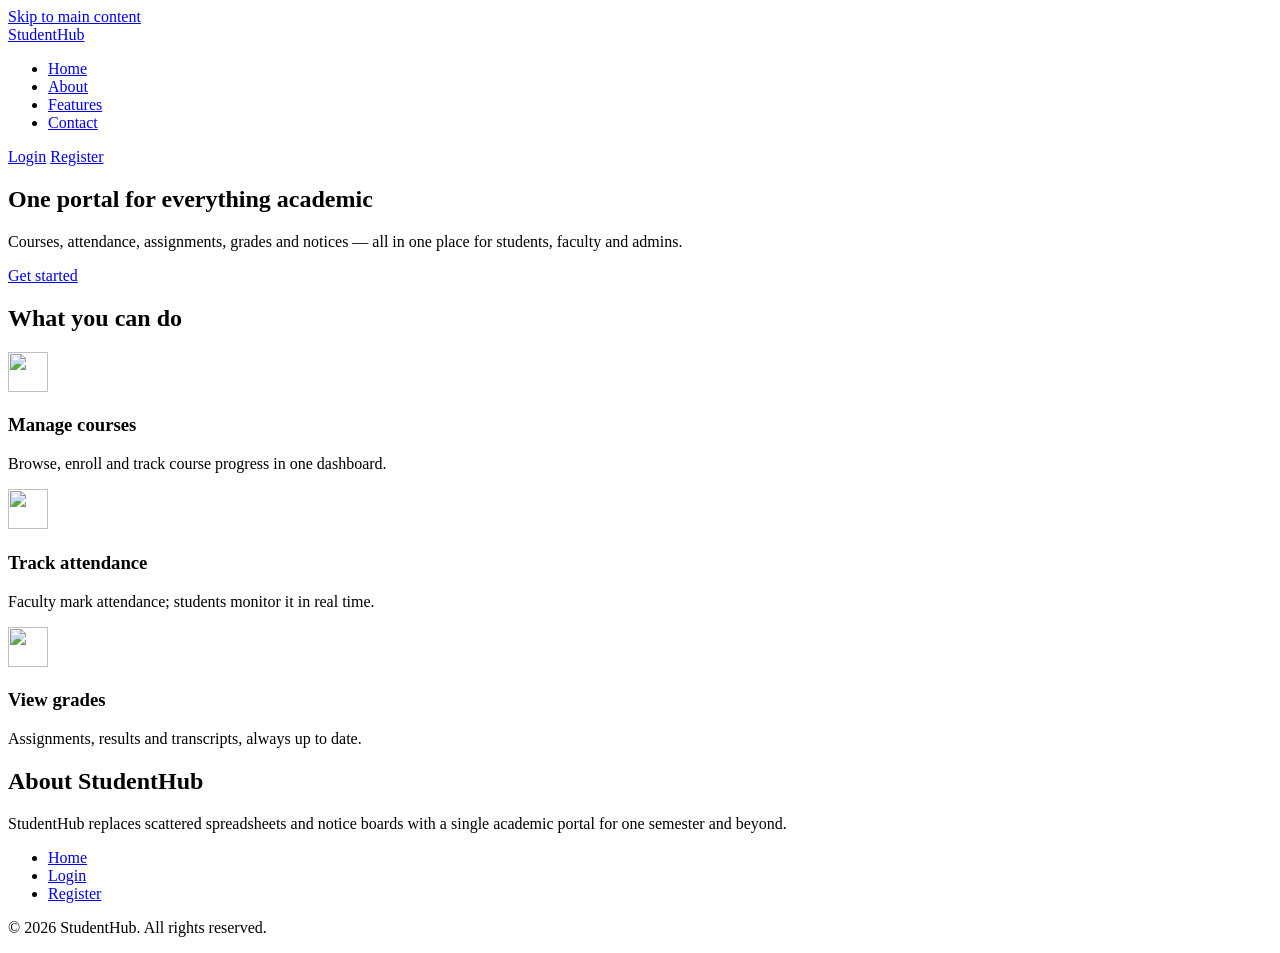
==== index.html @ b4fc3888 "feat: Add HTML templates for main pages" ====
<!DOCTYPE html>
<html lang="en">
<head>
  <meta charset="UTF-8">
  <meta name="viewport" content="width=device-width, initial-scale=1.0">
  <title>StudentHub | Home</title>
  <meta name="description" content="StudentHub is a centralized portal for students, faculty and admins to manage courses, attendance, assignments and grades.">
  <link rel="stylesheet" href="css/style.css">
</head>
<body>
  <a class="skip-link" href="#main-content">Skip to main content</a>

  <header>
    <div class="logo">
      <a href="index.html" aria-label="StudentHub home">StudentHub</a>
    </div>
    <nav aria-label="Primary">
      <ul>
        <li><a href="index.html" aria-current="page">Home</a></li>
        <li><a href="#about">About</a></li>
        <li><a href="#features">Features</a></li>
        <li><a href="#contact">Contact</a></li>
      </ul>
    </nav>
    <div class="auth-actions">
      <a href="login.html">Login</a>
      <a href="register.html">Register</a>
    </div>
  </header>

  <main id="main-content">
    <section aria-labelledby="hero-heading">
      <h1 id="hero-heading">One portal for everything academic</h1>
      <p>Courses, attendance, assignments, grades and notices — all in one place for students, faculty and admins.</p>
      <a href="register.html" class="cta">Get started</a>
    </section>

    <section id="features" aria-labelledby="features-heading">
      <h2 id="features-heading">What you can do</h2>
      <div class="feature-grid">
        <article>
          <img src="assets/images/icon-courses.svg" alt="" width="40" height="40">
          <h3>Manage courses</h3>
          <p>Browse, enroll and track course progress in one dashboard.</p>
        </article>
        <article>
          <img src="assets/images/icon-attendance.svg" alt="" width="40" height="40">
          <h3>Track attendance</h3>
          <p>Faculty mark attendance; students monitor it in real time.</p>
        </article>
        <article>
          <img src="assets/images/icon-grades.svg" alt="" width="40" height="40">
          <h3>View grades</h3>
          <p>Assignments, results and transcripts, always up to date.</p>
        </article>
      </div>
    </section>

    <section id="about" aria-labelledby="about-heading">
      <h2 id="about-heading">About StudentHub</h2>
      <p>StudentHub replaces scattered spreadsheets and notice boards with a single academic portal for one semester and beyond.</p>
    </section>
  </main>

  <footer id="contact">
    <nav aria-label="Footer">
      <ul>
        <li><a href="index.html">Home</a></li>
        <li><a href="login.html">Login</a></li>
        <li><a href="register.html">Register</a></li>
      </ul>
    </nav>
    <p>&copy; 2026 StudentHub. All rights reserved.</p>
  </footer>

  <script src="js/main.js" defer></script>
</body>
</html>
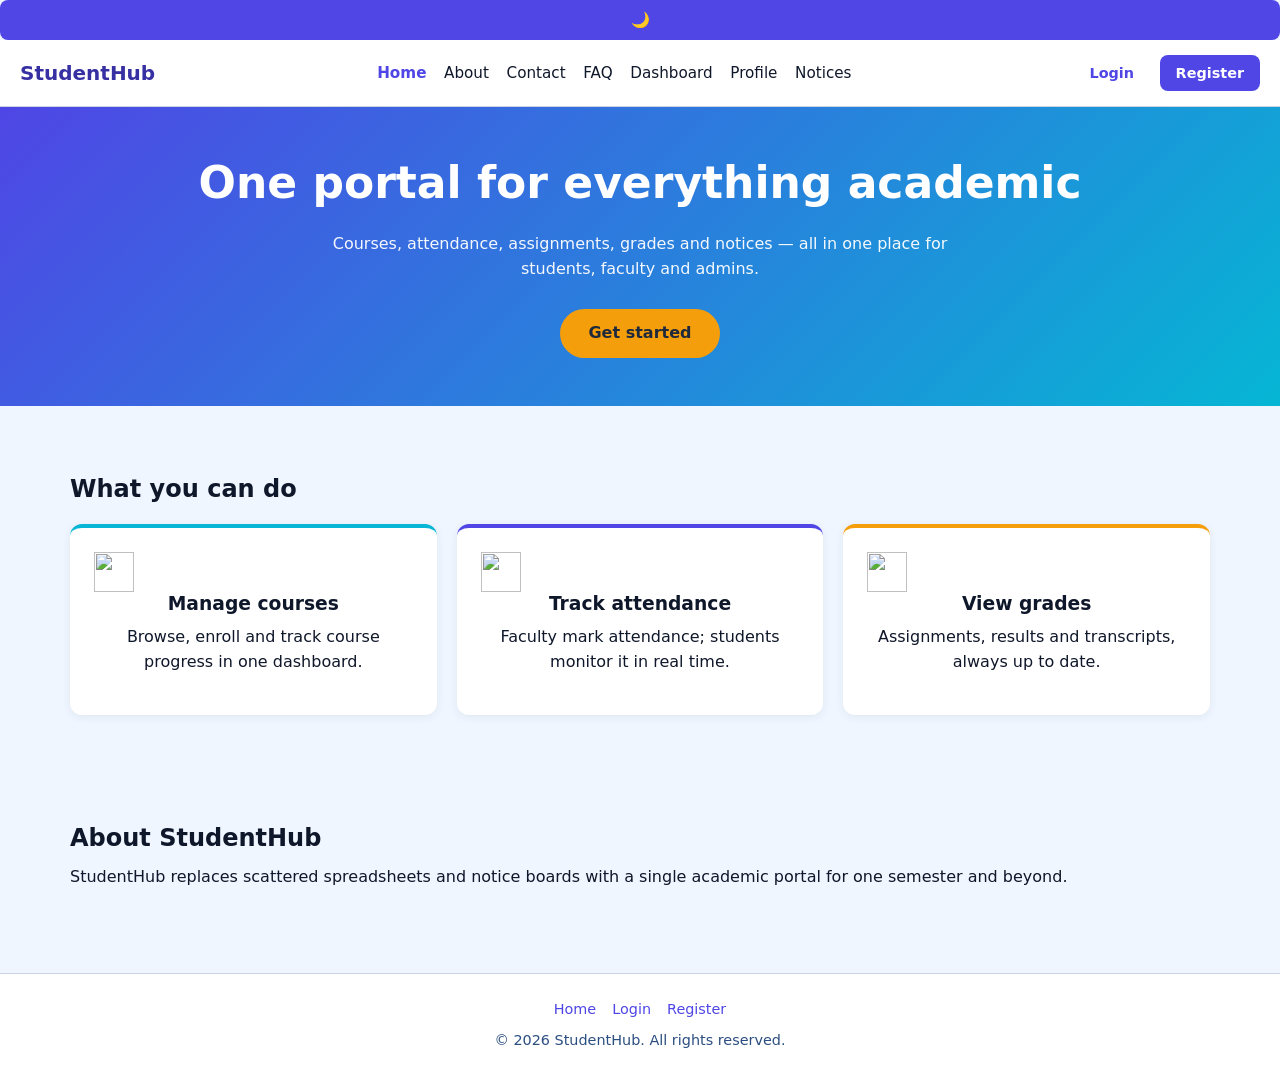
==== commit 867b785e: "WDF Practical Files" ====
--- a/index.html
+++ b/index.html
@@ -6,8 +6,32 @@
   <title>StudentHub | Home</title>
   <meta name="description" content="StudentHub is a centralized portal for students, faculty and admins to manage courses, attendance, assignments and grades.">
   <link rel="stylesheet" href="css/style.css">
+  
 </head>
 <body>
+
+   <button id="themeToggle" type="button">🌙</button>
+
+<script>
+    const button = document.getElementById("themeToggle");
+
+    button.addEventListener("click", function () {
+
+        const isDark =
+            document.documentElement.getAttribute("data-theme") === "dark";
+
+        if (isDark) {
+            // Switch back to light
+            document.documentElement.removeAttribute("data-theme");
+            button.textContent = "🌙";
+        } else {
+            // Switch to dark
+            document.documentElement.setAttribute("data-theme", "dark");
+            button.textContent = "☀️";
+        }
+
+    });
+</script>
   <a class="skip-link" href="#main-content">Skip to main content</a>
 
   <header>
@@ -18,14 +42,24 @@
       <ul>
         <li><a href="index.html" aria-current="page">Home</a></li>
         <li><a href="#about">About</a></li>
-        <li><a href="#features">Features</a></li>
         <li><a href="#contact">Contact</a></li>
+
+        <li><a href="faq.html">FAQ</a></li>
+        
+
+
+         <li><a href="dashboard.html">Dashboard</a></li>
+        <li><a href="profile.html">Profile</a></li>
+      <li><a href="notices.html">Notices</a></li>
+      
+
       </ul>
     </nav>
     <div class="auth-actions">
       <a href="login.html">Login</a>
       <a href="register.html">Register</a>
     </div>
+  
   </header>
 
   <main id="main-content">
@@ -34,6 +68,8 @@
       <p>Courses, attendance, assignments, grades and notices — all in one place for students, faculty and admins.</p>
       <a href="register.html" class="cta">Get started</a>
     </section>
+
+   
 
     <section id="features" aria-labelledby="features-heading">
       <h2 id="features-heading">What you can do</h2>
@@ -73,6 +109,11 @@
     <p>&copy; 2026 StudentHub. All rights reserved.</p>
   </footer>
 
+  
+
   <script src="js/main.js" defer></script>
+  <script src="js/Student.js" defer></script>
+  
+
 </body>
 </html>
--- a/css/style.css
+++ b/css/style.css
@@ -0,0 +1,531 @@
+/* =========================================================
+   StudentHub Portal — stylesheet
+   Single shared file for all pages. Mobile-first. CSS Grid + Flexbox.
+   ========================================================= */
+
+:root {
+  --color-primary: #4f46e5;
+  --color-primary-dark: #3730a3;
+  --color-secondary: #06b6d4;
+  --color-accent: #f59e0b;
+  --color-success: #16a34a;
+  --color-success-bg: #dcfce7;
+  --color-warning: #b45309;
+  --color-warning-bg: #fef3c7;
+  --color-danger: #dc2626;
+  --color-danger-bg: #fee2e2;
+
+  --color-bg: #EFF6FF;
+--color-surface: #FFFFFF;
+--color-text: #0F172A;
+--color-text-muted: #2b4e80;
+--color-border: #CBD5E1;
+
+  --radius: 12px;
+  --radius-sm: 8px;
+  --shadow: 0 2px 10px rgba(30, 41, 59, 0.07);
+  --shadow-md: 0 6px 20px rgba(30, 41, 59, 0.10);
+
+  --gap: 1rem;
+  --max-width: 1180px;
+}
+
+/* ---------- Reset ---------- */
+*, *::before, *::after { box-sizing: border-box; }
+html { scroll-behavior: smooth; }
+body {
+  margin: 0;
+  font-family: "Segoe UI", Roboto, system-ui, -apple-system, sans-serif;
+  color: var(--color-text);
+  background: var(--color-bg);
+  line-height: 1.55;
+}
+img { max-width: 100%; display: block; }
+h1, h2, h3 { line-height: 1.25; margin: 0 0 0.5em; }
+p { margin: 0 0 1em; }
+a { color: var(--color-primary); text-decoration: none; }
+a:hover, a:focus { text-decoration: underline; }
+ul { list-style: none; margin: 0; padding: 0; }
+
+/* ---------- Accessibility helpers ---------- */
+.visually-hidden {
+  position: absolute; width: 1px; height: 1px;
+  overflow: hidden; clip: rect(0 0 0 0); white-space: nowrap;
+}
+.skip-link {
+  position: absolute; top: -3rem; left: 0.5rem;
+  background: var(--color-primary); color: #fff;
+  padding: 0.6rem 1rem; border-radius: 0 0 var(--radius-sm) var(--radius-sm);
+  z-index: 100; transition: top 0.15s ease;
+}
+.skip-link:focus { top: 0; }
+:focus-visible { outline: 3px solid var(--color-accent); outline-offset: 2px; }
+
+/* ---------- Buttons & badges (shared) ---------- */
+button, input[type="submit"] {
+  cursor: pointer; border: none; border-radius: var(--radius-sm);
+  padding: 0.7rem 1.4rem; font-weight: 700; font-size: 0.95rem;
+  background: var(--color-primary); color: #fff; width: 100%;
+}
+button:hover { background: var(--color-primary-dark); }
+.badge {
+  display: inline-block; padding: 0.2rem 0.7rem; border-radius: 999px;
+  font-size: 0.78rem; font-weight: 700; background: var(--color-warning-bg); color: var(--color-warning);
+}
+td button { width: auto; padding: 0.4rem 0.9rem; font-size: 0.82rem; margin-right: 0.4rem; }
+td button:last-child { background: var(--color-danger); }
+td button:last-child:hover { background: #991b1b; }
+
+/* ---------- Header (all pages) ---------- */
+header {
+  display: flex; flex-wrap: wrap; align-items: center; gap: 0.75rem 1.5rem;
+  justify-content: space-between;
+  padding: 0.9rem 1.25rem;
+  background: var(--color-surface);
+  border-bottom: 1px solid var(--color-border);
+  position: sticky; top: 0; z-index: 10;
+}
+.logo a {
+  font-weight: 700; font-size: 1.25rem; color: var(--color-primary-dark);
+  text-decoration: none;
+}
+header nav[aria-label="Primary"] ul {
+  display: flex; flex-wrap: wrap; gap: 1.1rem;
+}
+header nav[aria-label="Primary"] a {
+  color: var(--color-text); font-weight: 500; font-size: 0.95rem;
+}
+header nav[aria-label="Primary"] a[aria-current="page"] {
+  color: var(--color-primary); font-weight: 700;
+}
+.auth-actions, .account-actions {
+  display: flex; gap: 0.6rem; align-items: center;
+}
+.auth-actions a, .account-actions a {
+  padding: 0.45rem 1rem; border-radius: var(--radius-sm); font-weight: 600; font-size: 0.9rem;
+}
+.auth-actions a:last-child, .account-actions a:last-child {
+  background: var(--color-primary); color: #fff;
+}
+.auth-actions a:first-child, .account-actions a:first-child {
+  color: var(--color-primary);
+}
+.welcome { font-weight: 600; color: var(--color-text-muted); margin: 0; }
+
+/* ---------- Landing page ---------- */
+main#main-content > section:first-of-type {
+  text-align: center;
+  padding: 3rem 1.25rem;
+  background: linear-gradient(135deg, var(--color-primary) 0%, var(--color-secondary) 100%);
+  color: #fff;
+}
+main#main-content > section:first-of-type h1 { font-size: clamp(1.8rem, 5vw, 2.75rem); }
+main#main-content > section:first-of-type p { max-width: 42rem; margin-inline: auto; opacity: 0.95; }
+.cta {
+  display: inline-block; margin-top: 0.75rem;
+  background: var(--color-accent); color: #1e293b;
+  padding: 0.75rem 1.75rem; border-radius: 999px; font-weight: 700;
+}
+.cta:hover { text-decoration: none; filter: brightness(1.05); }
+
+#features, #about {
+  max-width: var(--max-width); margin: 0 auto; padding: 2.5rem 1.25rem;
+}
+.feature-grid {
+  display: grid; grid-template-columns: 1fr; gap: 1.25rem; margin-top: 1.25rem;
+}
+.feature-grid article {
+  background: var(--color-surface); border-radius: var(--radius);
+  box-shadow: var(--shadow); padding: 1.5rem; text-align: center;
+  border-top: 4px solid var(--color-secondary);
+}
+.feature-grid article:nth-child(2) { border-top-color: var(--color-primary); }
+.feature-grid article:nth-child(3) { border-top-color: var(--color-accent); }
+
+footer {
+  border-top: 1px solid var(--color-border);
+  padding: 1.5rem 1.25rem; text-align: center; color: var(--color-text-muted);
+  background: var(--color-surface); font-size: 0.9rem;
+}
+footer nav ul { display: flex; justify-content: center; gap: 1rem; margin-bottom: 0.5rem; flex-wrap: wrap; }
+
+/* ---------- Forms (Register / Login / Forgot / Profile / search) ---------- */
+main#main-content > section:has(form) {
+  max-width: 30rem; margin: 2.5rem auto; padding: 2rem 1.5rem;
+  background: var(--color-surface); border-radius: var(--radius); box-shadow: var(--shadow);
+}
+fieldset { border: none; padding: 0; margin: 0; }
+legend { font-weight: 700; margin-bottom: 0.75rem; padding: 0; color: var(--color-primary-dark); }
+.form-group { margin-bottom: 1.1rem; display: flex; flex-direction: column; gap: 0.35rem; }
+.form-group.checkbox { flex-direction: row; align-items: center; gap: 0.5rem; }
+label { font-size: 0.88rem; font-weight: 600; color: var(--color-text-muted); }
+input, select, textarea {
+  padding: 0.65rem 0.75rem; border: 1px solid var(--color-border); border-radius: var(--radius-sm);
+  font-size: 1rem; font-family: inherit; width: 100%; background: #fff;
+}
+input:focus, select:focus, textarea:focus { border-color: var(--color-primary); }
+main#main-content > section:has(form) > p { text-align: center; margin-top: 1rem; font-size: 0.9rem; }
+
+/* ---------- App shell (Dashboard / Courses / Assignments / etc.) ---------- */
+.app-layout {
+  display: flex; flex-direction: column;
+  max-width: var(--max-width); margin: 0 auto; padding: 1.25rem;
+  gap: 1.25rem;
+}
+.sidebar ul {
+  display: flex; gap: 0.5rem; overflow-x: auto; padding-bottom: 0.5rem;
+  border-bottom: 1px solid var(--color-border);
+}
+.sidebar a {
+  white-space: nowrap; padding: 0.5rem 0.9rem; border-radius: 999px;
+  font-size: 0.88rem; font-weight: 600; color: var(--color-text-muted);
+  background: var(--color-surface); border: 1px solid var(--color-border);
+}
+.sidebar a[aria-current="page"] { background: var(--color-primary); color: #fff; border-color: var(--color-primary); }
+.app-layout main, .app-layout > main { flex: 1; min-width: 0; }
+
+/* summary/stat cards */
+.summary-cards {
+  display: grid; grid-template-columns: 1fr; gap: 1rem; margin-bottom: 1.5rem;
+}
+.summary-cards li {
+  background: var(--color-surface); border-radius: var(--radius); box-shadow: var(--shadow);
+  padding: 1.1rem; display: flex; flex-direction: column; gap: 0.35rem;
+  border-left: 4px solid var(--color-secondary);
+}
+.summary-cards li:nth-child(2) { border-left-color: var(--color-accent); }
+.summary-cards li:nth-child(3) { border-left-color: var(--color-success); }
+.stat-label { font-size: 0.8rem; color: var(--color-text-muted); font-weight: 600; text-transform: uppercase; letter-spacing: 0.03em; }
+.stat-value { font-size: 1.6rem; font-weight: 800; color: var(--color-primary-dark); }
+.gpa-display {
+  display: flex; align-items: baseline; gap: 0.6rem; background: var(--color-surface);
+  border-radius: var(--radius); box-shadow: var(--shadow); padding: 1.1rem; margin-bottom: 1.25rem;
+}
+.download-transcript { display: inline-block; margin-top: 0.9rem; font-weight: 600; }
+
+/* dashboard / notices lists */
+main#main-content section { margin-bottom: 1.75rem; }
+main#main-content section > ul#today-timetable li,
+main#main-content section > ul#recent-notices li,
+#notice-list li {
+  background: var(--color-surface); border-radius: var(--radius-sm); box-shadow: var(--shadow);
+  padding: 0.9rem 1.1rem; margin-bottom: 0.6rem; border-left: 4px solid var(--color-secondary);
+}
+
+/* course grid + search filters */
+.course-grid { display: grid; grid-template-columns: 1fr; gap: 1.1rem; }
+.course-grid article {
+  background: var(--color-surface); border-radius: var(--radius); box-shadow: var(--shadow);
+  padding: 1.25rem; border-top: 4px solid var(--color-primary);
+}
+form[role="search"] {
+  display: flex; flex-wrap: wrap; gap: 0.8rem 1rem; align-items: end;
+  background: var(--color-surface); padding: 1rem; border-radius: var(--radius); box-shadow: var(--shadow);
+  margin-bottom: 1.25rem;
+}
+form[role="search"] .form-group { flex: 1 1 10rem; margin-bottom: 0; }
+form[role="search"] button { width: auto; padding: 0.65rem 1.2rem; }
+
+/* tables — scroll on mobile */
+table { width: 100%; border-collapse: collapse; display: block; overflow-x: auto; white-space: nowrap; background: var(--color-surface); border-radius: var(--radius); box-shadow: var(--shadow); }
+caption { text-align: left; font-weight: 700; padding: 0.9rem 1rem 0; color: var(--color-primary-dark); }
+th, td { padding: 0.75rem 1rem; text-align: left; border-bottom: 1px solid var(--color-border); font-size: 0.92rem; }
+thead th { color: var(--color-text-muted); font-size: 0.8rem; text-transform: uppercase; letter-spacing: 0.03em; }
+
+/* assignment submission block */
+section[aria-labelledby="submit-heading"] {
+  background: var(--color-surface); border-radius: var(--radius); box-shadow: var(--shadow); padding: 1.25rem;
+}
+
+/* profile photo + details */
+main#main-content section[aria-labelledby="profile-photo-heading"] {
+  display: flex; align-items: center; gap: 1rem; margin-bottom: 1.5rem;
+}
+main#main-content section[aria-labelledby="profile-photo-heading"] img {
+  border-radius: 50%; border: 3px solid var(--color-secondary); background: var(--color-border);
+}
+main#main-content section[aria-labelledby="profile-photo-heading"] button {
+  width: auto; background: transparent; color: var(--color-primary); border: 1px solid var(--color-primary);
+}
+main#main-content section[aria-labelledby="profile-details-heading"] {
+  background: var(--color-surface); border-radius: var(--radius); box-shadow: var(--shadow); padding: 1.5rem;
+}
+main#main-content section[aria-labelledby="profile-details-heading"] button { width: auto; }
+.change-password { margin-left: 0.75rem; font-weight: 600; }
+
+/* ---------- Tablet breakpoint ---------- */
+@media (min-width: 600px) {
+  .feature-grid { grid-template-columns: repeat(3, 1fr); }
+  .summary-cards { grid-template-columns: repeat(3, 1fr); }
+  .course-grid { grid-template-columns: repeat(2, 1fr); }
+}
+
+/* ---------- Desktop breakpoint ---------- */
+@media (min-width: 900px) {
+  .app-layout {
+    flex-direction: row; align-items: flex-start;
+  }
+  .sidebar { width: 210px; flex-shrink: 0; position: sticky; top: 5.2rem; }
+  .sidebar ul { flex-direction: column; overflow-x: visible; border-bottom: none; }
+  .sidebar a { display: block; }
+  .course-grid { grid-template-columns: repeat(3, 1fr); }
+  table { display: table; white-space: normal; }
+}
+
+/* 
+   DARK MODE
+    */
+
+html[data-theme="dark"] {
+    background-color: #121212;
+    color: #ffffff;
+}
+
+html[data-theme="dark"] body {
+    background-color: #121212;
+    color: #ffffff;
+}
+
+/* Cards / containers */
+html[data-theme="dark"] .card {
+    background-color: #1e1e1e;
+    color: #ffffff;
+}
+
+/* Navigation */
+html[data-theme="dark"] nav,
+html[data-theme="dark"] .navbar {
+    background-color: #181818;
+    color: #ffffff;
+}
+
+/* Headings and text */
+html[data-theme="dark"] h1,
+html[data-theme="dark"] h2,
+html[data-theme="dark"] h3,
+html[data-theme="dark"] h4,
+html[data-theme="dark"] p,
+html[data-theme="dark"] span {
+    color: #ffffff;
+}
+
+/* Links */
+html[data-theme="dark"] a {
+    color: #ffffff;
+}
+
+/* Tables */
+html[data-theme="dark"] table {
+    background-color: #1e1e1e;
+    color: #ffffff;
+}
+
+html[data-theme="dark"] th,
+html[data-theme="dark"] td {
+    color: #ffffff;
+}
+
+/* Forms */
+html[data-theme="dark"] input,
+html[data-theme="dark"] textarea,
+html[data-theme="dark"] select {
+    background-color: #2a2a2a;
+    color: #ffffff;
+    border-color: #555555;
+}
+
+/* Buttons */
+html[data-theme="dark"] button {
+    color: #ffffff;
+}
+html[data-theme="dark"] body {
+    background-color: #121212 !important;
+    color: white !important;
+}
+
+/* ========================================
+   FAQ PAGE
+   ======================================== */
+
+.faq-container {
+    max-width: 900px;
+    margin: 50px auto;
+    padding: 30px;
+}
+
+.faq-container h1 {
+    color: #0F172A;
+    text-align: center;
+}
+
+.faq-container > p {
+    color: #475569;
+    text-align: center;
+    margin-bottom: 40px;
+}
+
+.faq-item {
+    margin-bottom: 16px;
+    border: 1px solid #CBD5E1;
+    border-radius: 10px;
+    overflow: hidden;
+}
+
+/* Question */
+
+.faq-question {
+    width: 100%;
+    padding: 20px;
+    border: none;
+
+    background-color: #2563EB;
+    color: #FFFFFF;
+
+    cursor: pointer;
+
+    display: flex;
+    justify-content: space-between;
+    align-items: center;
+
+    font-size: 18px;
+    font-weight: 600;
+    text-align: left;
+}
+
+.faq-question:hover {
+    background-color: #1D4ED8;
+}
+
+/* Answer */
+
+.faq-answer {
+    display: none;
+    padding: 20px;
+
+    background-color: #FFFFFF;
+    color: #0F172A;
+
+    line-height: 1.6;
+}
+
+.faq-answer p {
+    margin: 0;
+}
+
+
+/* ========================================
+   FAQ DARK MODE
+   ======================================== */
+
+html[data-theme="dark"] .faq-container h1 {
+    color: #F8FAFC;
+}
+
+html[data-theme="dark"] .faq-container > p {
+    color: #CBD5E1;
+}
+
+html[data-theme="dark"] .faq-item {
+    border-color: #475569;
+}
+
+html[data-theme="dark"] .faq-question {
+    background-color: #1D4ED8;
+    color: #FFFFFF;
+}
+
+html[data-theme="dark"] .faq-question:hover {
+    background-color: #2563EB;
+}
+
+html[data-theme="dark"] .faq-answer {
+    background-color: #1E293B;
+    color: #F8FAFC;
+}
+
+/* ---------- Notices ---------- */
+
+#notice-list li {
+    background: #ffffff;
+    color: #1e293b;
+    padding: 1.2rem;
+    margin-bottom: 1rem;
+    border-radius: 12px;
+    border-left: 5px solid #06b6d4;
+    box-shadow: 0 4px 12px rgba(0, 0, 0, 0.08);
+}
+
+#notice-list article {
+    color: #1e293b;
+}
+
+#notice-list .notice-head {
+    display: flex;
+    justify-content: space-between;
+    align-items: center;
+    gap: 1rem;
+}
+
+#notice-list h3 {
+    color: #1e293b;
+    font-size: 1.2rem;
+    margin: 0;
+}
+
+#notice-list p {
+    color: #475569;
+    margin: 0.5rem 0 0;
+}
+
+#notice-list time {
+    color: #64748b;
+    font-size: 0.9rem;
+}
+
+#notice-list .badge {
+    flex-shrink: 0;
+    color: #b45309;
+    background: #fef3c7;
+    padding: 0.35rem 0.8rem;
+    border-radius: 999px;
+    font-weight: 700;
+}
+
+#notice-list .badge-urgent {
+    background: #fee2e2;
+    color: #dc2626;
+}
+
+
+/* ---------- Wider Notices Page ---------- */
+
+main#main-content > section[aria-labelledby="notice-list-heading"] {
+    max-width: none;
+    width: 100%;
+    margin: 1.5rem 0;
+    padding: 0;
+    background: transparent;
+    box-shadow: none;
+}
+
+main#main-content > section[aria-labelledby="notice-list-heading"] .data-controls {
+    width: 100%;
+}
+
+#notice-list {
+    width: 100%;
+    padding: 0;
+    margin: 0;
+}
+
+#notice-list li {
+    width: 100%;
+    box-sizing: border-box;
+}
+#notice-result-count {
+    color: #1e3a8a;
+    background-color: #dbeafe;
+    padding: 0.5rem 1rem;
+    border-radius: 8px;
+    font-weight: 600;
+}
